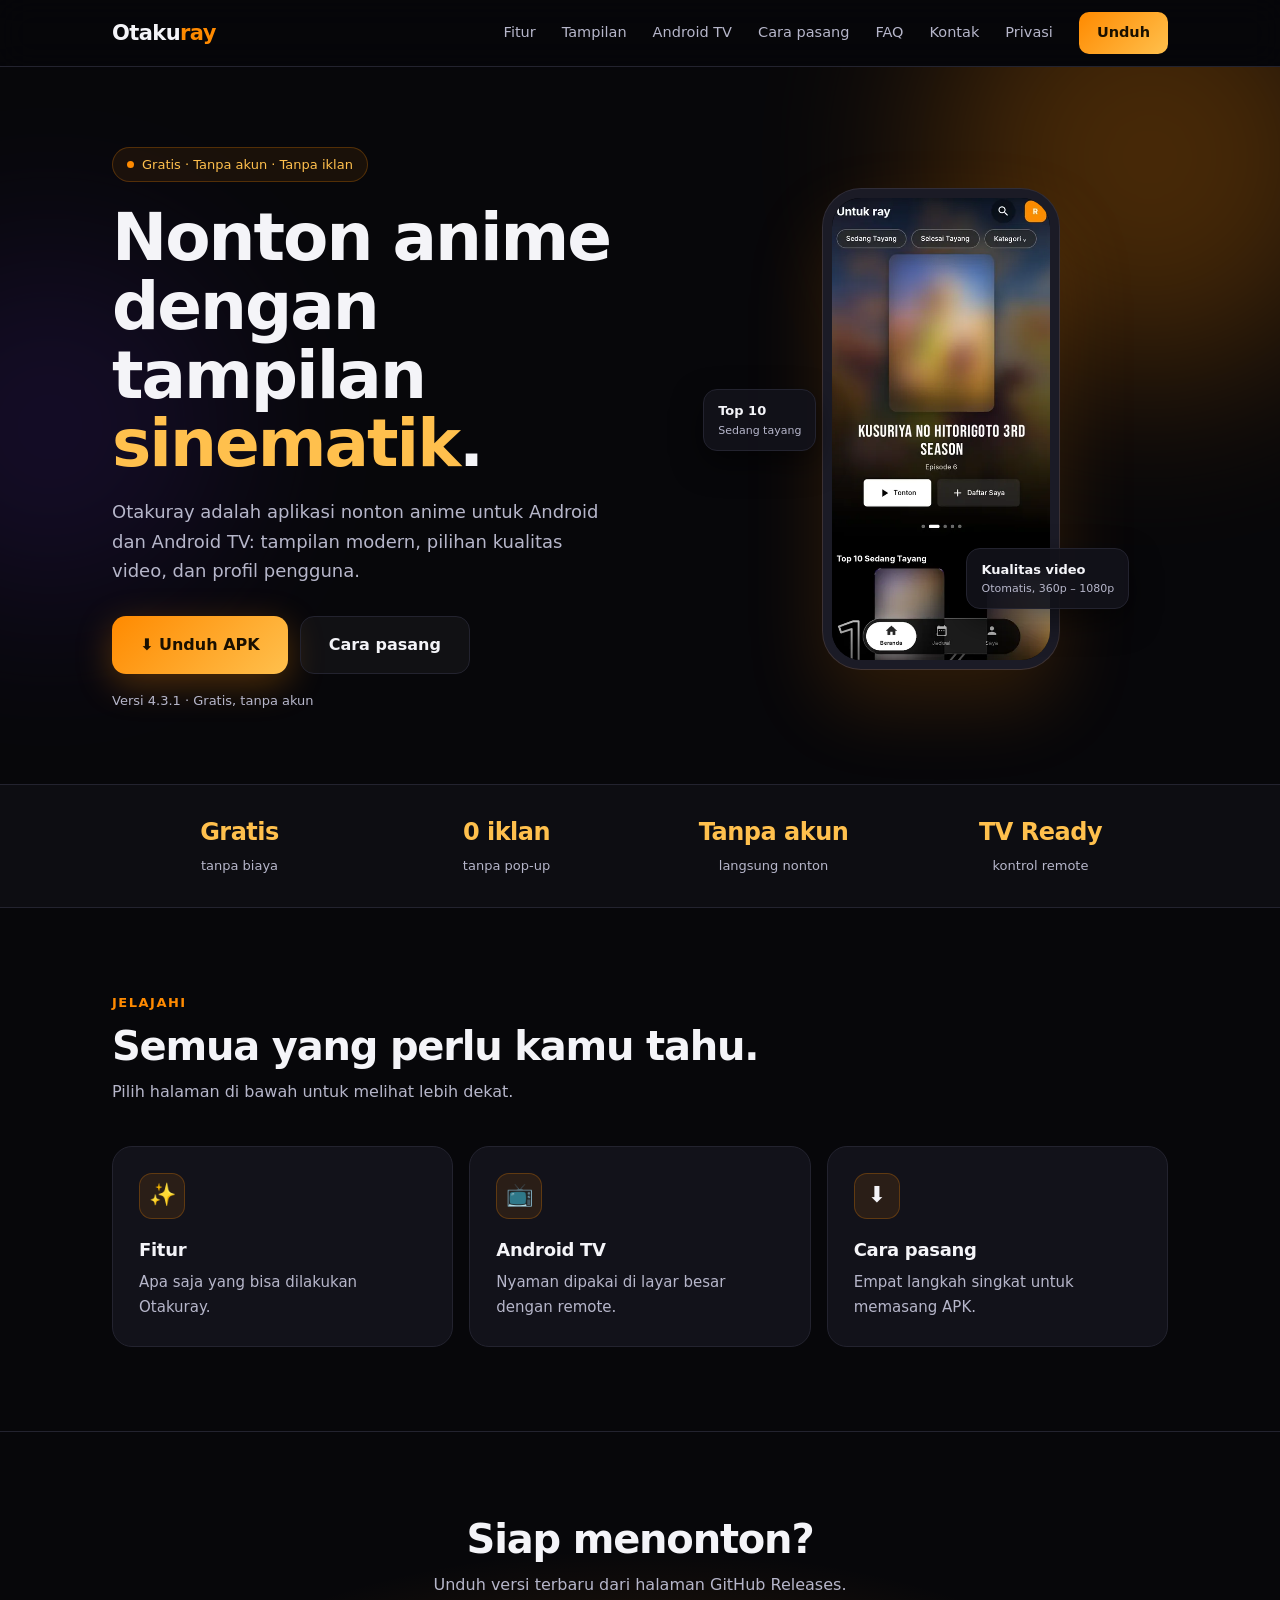
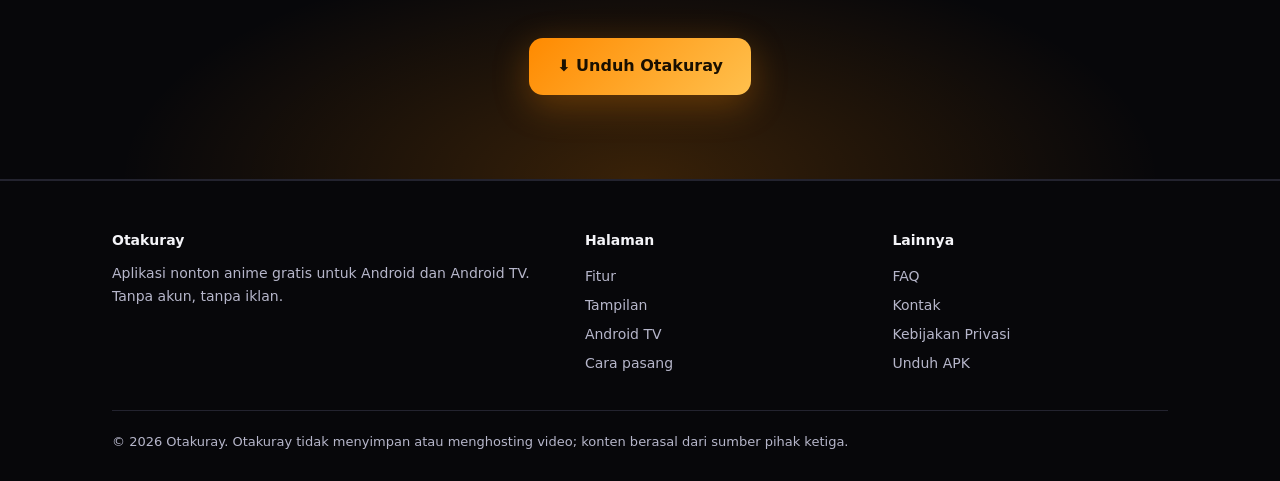
==== web/index.html @ 5502f435 "Add files via upload" ====
<!DOCTYPE html>
<html lang="id">
<head>
<meta charset="utf-8">
<meta name="viewport" content="width=device-width,initial-scale=1">
<title>Otakuray – Nonton Anime Gratis di Android &amp; Android TV</title>
<meta name="description" content="Aplikasi nonton anime gratis untuk Android dan Android TV: tanpa akun, tanpa iklan, jadwal tayang, banyak profil, kualitas hingga 1080p.">
<meta name="robots" content="index,follow,max-image-preview:large">
<link rel="canonical" href="https://otakuray.fannyakun.workers.dev/">
<link rel="icon" href="favicon.svg" type="image/svg+xml">
<meta property="og:type" content="website">
<meta property="og:site_name" content="Otakuray">
<meta property="og:locale" content="id_ID">
<meta property="og:title" content="Otakuray – Nonton Anime Gratis di Android &amp; Android TV">
<meta property="og:description" content="Aplikasi nonton anime gratis untuk Android dan Android TV: tanpa akun, tanpa iklan, jadwal tayang, banyak profil, kualitas hingga 1080p.">
<meta property="og:url" content="https://otakuray.fannyakun.workers.dev/">
<meta property="og:image" content="https://otakuray.fannyakun.workers.dev/og.png">
<meta property="og:image:width" content="1200">
<meta property="og:image:height" content="630">
<meta name="twitter:card" content="summary_large_image">
<meta name="twitter:title" content="Otakuray – Nonton Anime Gratis di Android &amp; Android TV">
<meta name="twitter:description" content="Aplikasi nonton anime gratis untuk Android dan Android TV: tanpa akun, tanpa iklan, jadwal tayang, banyak profil, kualitas hingga 1080p.">
<meta name="twitter:image" content="https://otakuray.fannyakun.workers.dev/og.png">
<script type="application/ld+json">{"@context": "https://schema.org", "@graph": [{"@type": "WebSite", "name": "Otakuray", "url": "https://otakuray.fannyakun.workers.dev/", "inLanguage": "id"}, {"@type": "SoftwareApplication", "name": "Otakuray", "operatingSystem": "ANDROID", "applicationCategory": "MultimediaApplication", "softwareVersion": "4.3.1", "inLanguage": "id", "description": "Aplikasi nonton anime gratis untuk Android dan Android TV: tanpa akun, tanpa iklan, jadwal tayang, banyak profil, kualitas hingga 1080p.", "downloadUrl": "https://github.com/fannyakun-bit/otakuray/releases/latest", "url": "https://otakuray.fannyakun.workers.dev/", "offers": {"@type": "Offer", "price": "0", "priceCurrency": "IDR"}, "screenshot": ["https://otakuray.fannyakun.workers.dev/img/beranda.webp", "https://otakuray.fannyakun.workers.dev/img/detail.webp", "https://otakuray.fannyakun.workers.dev/img/pemutar.webp", "https://otakuray.fannyakun.workers.dev/img/jadwal.webp"]}]}</script>
<meta name="theme-color" content="#07070a">
<link rel="stylesheet" href="style.css">
<script>document.documentElement.className+=" js"</script>
</head>
<body>
<nav><div class="wrap">
<a class="logo" href="./">Otaku<b>ray</b></a>
<div class="navr"><a class="nb" href="https://github.com/fannyakun-bit/otakuray/releases/latest">Unduh</a><button class="ham" id="ham" type="button" aria-label="Buka menu" aria-expanded="false" aria-controls="menu"><span></span><span></span><span></span></button></div>
<div class="menu" id="menu">
<a href="fitur.html">Fitur</a>
<a href="tampilan.html">Tampilan</a>
<a href="android-tv.html">Android TV</a>
<a href="cara-pasang.html">Cara pasang</a>
<a href="faq.html">FAQ</a>
<a href="kontak.html">Kontak</a>
<a href="privacy.html">Privasi</a>
<a class="nb" href="https://github.com/fannyakun-bit/otakuray/releases/latest">Unduh</a>
</div>
</div></nav>
<main>
<header class="hero">
<div class="orb o1"></div><div class="orb o2"></div>
<div class="wrap">
<div>
<span class="tag">Gratis · Tanpa akun · Tanpa iklan</span>
<h1>Nonton anime dengan tampilan <span>sinematik</span>.</h1>
<p class="lead">Otakuray adalah aplikasi nonton anime untuk Android dan Android TV: tampilan modern, pilihan kualitas video, dan profil pengguna.</p>
<div class="cta"><a class="btn" href="https://github.com/fannyakun-bit/otakuray/releases/latest">⬇ Unduh APK</a><a class="btn o" href="cara-pasang.html">Cara pasang</a></div>
<p class="note">Versi 4.3.1 · Gratis, tanpa akun</p>
</div>
<div class="stage"><div class="phone sc"><img src="img/beranda.webp" alt="Layar Beranda Otakuray" width="450" height="908" loading="lazy" decoding="async"></div>
<div class="chip c1">Top 10<small>Sedang tayang</small></div>
<div class="chip c2">Kualitas video<small>Otomatis, 360p – 1080p</small></div>
</div>
</div>
</header>
<div class="strip"><div class="wrap">
<div><b>Gratis</b><span>tanpa biaya</span></div>
<div><b>0 iklan</b><span>tanpa pop-up</span></div>
<div><b>Tanpa akun</b><span>langsung nonton</span></div>
<div><b>TV Ready</b><span>kontrol remote</span></div>
</div></div>
<section><div class="wrap">
<p class="eyebrow">Jelajahi</p>
<h2>Semua yang perlu kamu tahu.</h2>
<p class="sub">Pilih halaman di bawah untuk melihat lebih dekat.</p>
<div class="grid">
<a class="card" href="fitur.html" style="text-decoration:none"><div class="ic">✨</div><h3>Fitur</h3><p>Apa saja yang bisa dilakukan Otakuray.</p></a>
<a class="card" href="android-tv.html" style="text-decoration:none"><div class="ic">📺</div><h3>Android TV</h3><p>Nyaman dipakai di layar besar dengan remote.</p></a>
<a class="card" href="cara-pasang.html" style="text-decoration:none"><div class="ic">⬇</div><h3>Cara pasang</h3><p>Empat langkah singkat untuk memasang APK.</p></a>
</div>
</div></section>
<section class="final alt"><div class="wrap">
<h2>Siap menonton?</h2>
<p class="sub">Unduh versi terbaru dari halaman GitHub Releases.</p>
<a class="btn" href="https://github.com/fannyakun-bit/otakuray/releases/latest">⬇ Unduh Otakuray</a>
</div></section>
</main>
<footer><div class="wrap">
<div class="fg">
<div><b>Otakuray</b><p>Aplikasi nonton anime gratis untuk Android dan Android TV. Tanpa akun, tanpa iklan.</p></div>
<div><b>Halaman</b><a href="fitur.html">Fitur</a><a href="tampilan.html">Tampilan</a><a href="android-tv.html">Android TV</a><a href="cara-pasang.html">Cara pasang</a></div>
<div><b>Lainnya</b><a href="faq.html">FAQ</a><a href="kontak.html">Kontak</a><a href="privacy.html">Kebijakan Privasi</a><a href="https://github.com/fannyakun-bit/otakuray/releases/latest">Unduh APK</a></div>
</div>
<div class="copy">© 2026 Otakuray. Otakuray tidak menyimpan atau menghosting video; konten berasal dari sumber pihak ketiga.</div>
</div></footer>
<script>
(function(){var h=document.getElementById("ham"),n=document.querySelector("nav");if(!h||!n)return;
function s(o){n.classList.toggle("open",o);h.setAttribute("aria-expanded",o?"true":"false");h.setAttribute("aria-label",o?"Tutup menu":"Buka menu")}
h.addEventListener("click",function(){s(!n.classList.contains("open"))});
n.querySelectorAll(".menu a").forEach(function(a){a.addEventListener("click",function(){s(false)})});
document.addEventListener("keydown",function(e){if(e.key==="Escape"){s(false);h.focus()}});
document.addEventListener("click",function(e){if(!n.contains(e.target))s(false)});
})();
</script>
</body>
</html>
---- web/style.css ----
:root{--bg:#07070a;--bg2:#0d0d12;--card:#12121a;--line:#23232f;--tx:#f4f4f8;--mu:#b6b6ca;--ac:#ff8a00;--ac2:#ffc04d;color-scheme:dark}
*{box-sizing:border-box;margin:0}
html{scroll-behavior:smooth;scroll-padding-top:76px}
body{background:var(--bg);color:var(--tx);font:16px/1.65 system-ui,-apple-system,"Segoe UI",Roboto,sans-serif;-webkit-font-smoothing:antialiased;overflow-x:hidden}
a{color:inherit}
.wrap{max-width:1100px;margin:0 auto;padding:0 22px}
/* nav */
nav{position:sticky;top:0;z-index:30;background:rgba(7,7,10,.85);backdrop-filter:blur(16px);border-bottom:1px solid var(--line)}
nav .wrap{display:flex;align-items:center;justify-content:space-between;height:66px;position:relative}
.logo{font-weight:800;font-size:21px;text-decoration:none;letter-spacing:-.6px}
.logo b{color:var(--ac)}
.menu{display:flex;align-items:center;gap:26px}
.menu a{color:var(--mu);text-decoration:none;font-size:14.5px;transition:color .2s}
.menu a:hover{color:var(--tx)}
.menu a.nb{color:#1a1000;background:linear-gradient(135deg,var(--ac),var(--ac2));font-weight:700;padding:9px 18px;border-radius:10px}
#m,.bg{display:none}
.btn{display:inline-flex;align-items:center;justify-content:center;gap:8px;background:linear-gradient(135deg,var(--ac),var(--ac2));color:#1a1000;font-weight:700;text-decoration:none;padding:15px 28px;border-radius:14px;box-shadow:0 10px 36px rgba(255,138,0,.3);transition:transform .2s,box-shadow .2s}
.btn:hover{transform:translateY(-3px);box-shadow:0 16px 44px rgba(255,138,0,.45)}
.btn.o{background:rgba(255,255,255,.04);border:1px solid var(--line);box-shadow:none;color:var(--tx)}
.btn.o:hover{background:rgba(255,255,255,.08)}
/* hero */
.hero{position:relative;padding:80px 0 72px;overflow:hidden}
.orb{position:absolute;border-radius:50%;filter:blur(90px);animation:drift 14s ease-in-out infinite alternate;pointer-events:none}
.o1{width:440px;height:440px;background:#ff8a00;right:-90px;top:-130px;opacity:.26}
.o2{width:360px;height:360px;background:#7a3cff;left:-130px;top:180px;opacity:.12}
@keyframes drift{to{transform:translate(40px,30px) scale(1.15)}}
.hero .wrap{position:relative;display:grid;grid-template-columns:1.1fr .9fr;gap:48px;align-items:center}
.tag{display:inline-flex;gap:8px;align-items:center;font-size:13px;color:var(--ac2);background:rgba(255,138,0,.08);border:1px solid rgba(255,138,0,.25);border-radius:99px;padding:6px 14px;margin-bottom:22px}
.tag:before{content:"";width:7px;height:7px;border-radius:50%;background:var(--ac)}
h1{font-size:clamp(38px,6.4vw,66px);line-height:1.04;letter-spacing:-2px;margin-bottom:18px}
h1 span{color:var(--ac2)}
.lead{color:var(--mu);font-size:18px;max-width:490px;margin-bottom:30px}
.cta{display:flex;gap:12px;flex-wrap:wrap}
.note{color:var(--mu);font-size:13px;margin-top:16px}
.stage{position:relative;justify-self:center;animation:float 6s ease-in-out infinite}
@keyframes float{50%{transform:translateY(-12px)}}
.chip{position:absolute;background:rgba(18,18,26,.92);border:1px solid var(--line);border-radius:14px;padding:10px 14px;font-size:13px;font-weight:600;box-shadow:0 12px 30px rgba(0,0,0,.5)}
.chip small{display:block;color:var(--mu);font-weight:400;font-size:11px}
.c1{left:-120px;top:200px}.c2{right:-70px;bottom:60px}
/* phone */
.phone{position:relative;flex:0 0 auto;width:236px;height:480px;border-radius:38px;border:9px solid #1b1b26;background:#000;overflow:hidden;box-shadow:0 36px 80px rgba(255,138,0,.16),0 0 0 1px #2c2c3a}
.phone:before{content:"";position:absolute;top:8px;left:50%;width:66px;height:17px;margin-left:-33px;background:#000;border-radius:12px;z-index:3}
.scr{position:absolute;inset:0;padding:34px 14px 14px;font-size:11px}
.top{display:flex;justify-content:space-between;align-items:center;margin-bottom:10px}
.top b{font-size:15px}
.av{width:24px;height:24px;border-radius:7px;background:var(--ac);display:grid;place-items:center;font-weight:700;color:#1a1000}
.chips{display:flex;gap:5px;margin-bottom:10px}
.chips i{font-style:normal;border:1px solid #333;border-radius:99px;padding:3px 8px;font-size:9px;color:#ccc}
.poster{height:180px;width:124px;margin:0 auto 10px;border-radius:12px;background:linear-gradient(160deg,#3b1d6e,#d4457a 55%,#ff9a3c);box-shadow:0 12px 30px rgba(0,0,0,.6)}
.scr h4{text-align:center;font-size:13px}
.scr small{display:block;text-align:center;color:var(--mu);margin:2px 0 10px}
.bt{display:flex;gap:6px;justify-content:center}
.bt u{text-decoration:none;background:#fff;color:#000;border-radius:7px;padding:7px 12px;font-weight:600}
.bt u.g{background:#262626;color:#fff}
.nav2{position:absolute;left:16px;right:16px;bottom:14px;display:flex;gap:2px;background:#161616;border:1px solid #333;border-radius:99px;padding:4px}
.nav2 u{flex:1;text-align:center;text-decoration:none;color:var(--mu);padding:8px 0;border-radius:99px;font-size:10px}
.nav2 u.a{background:#fff;color:#000;font-weight:600}
.scr h5{font-size:14px;margin:6px 0 12px}
.q{display:flex;justify-content:space-between;align-items:center;padding:11px 4px;border-bottom:1px solid #1c1c1c;font-size:12px}
.q b{color:var(--ac)}
.q em{font-style:normal;color:var(--mu);font-size:10px}
.bar{height:5px;border-radius:9px;background:#222;margin-top:6px;overflow:hidden}
.bar i{display:block;height:100%;width:78%;background:linear-gradient(90deg,var(--ac),var(--ac2));border-radius:9px}
.row{display:flex;gap:6px;margin-top:6px}
.row i{flex:1;height:64px;border-radius:8px;background:#2a2036}
.row i:nth-child(2){background:#3a2433}.row i:nth-child(3){background:#1f2f3d}
/* strip */
.strip{border-block:1px solid var(--line);background:var(--bg2)}
.strip .wrap{display:grid;grid-template-columns:repeat(4,1fr);text-align:center;padding-block:28px;gap:12px}
.strip b{display:block;font-size:24px;letter-spacing:-.5px;color:var(--ac2)}
.strip span{color:var(--mu);font-size:13px}
/* sections */
section{padding:84px 0}
.alt{background:var(--bg2);border-block:1px solid var(--line)}
.eyebrow{color:var(--ac);font-weight:700;font-size:13px;letter-spacing:1.5px;text-transform:uppercase;margin-bottom:10px}
h2{font-size:clamp(28px,4vw,40px);letter-spacing:-1.2px;line-height:1.15;margin-bottom:10px}
.sub{color:var(--mu);margin-bottom:40px;max-width:540px}
.center{text-align:center}.center .sub{margin-inline:auto}
.shots{display:flex;gap:28px;justify-content:center;overflow-x:auto;padding:10px 6px 24px;scroll-snap-type:x mandatory}
.shots figure{scroll-snap-align:center;text-align:center}
.shots figcaption{margin-top:16px;color:var(--mu);font-size:14px}
.grid{display:grid;grid-template-columns:repeat(3,1fr);gap:16px}
.card{background:var(--card);border:1px solid var(--line);border-radius:20px;padding:26px;transition:transform .3s,border-color .3s}
@media(hover:hover){.card:hover{transform:translateY(-6px);border-color:rgba(255,138,0,.4)}}
.card:active{transform:scale(.98);border-color:rgba(255,138,0,.4)}
.ic{width:46px;height:46px;border-radius:13px;background:rgba(255,138,0,.1);border:1px solid rgba(255,138,0,.25);display:grid;place-items:center;font-size:22px;margin-bottom:16px}
.card h3{font-size:18px;margin-bottom:6px;letter-spacing:-.3px}
.card p{color:var(--mu);font-size:15px}
/* TV */
.tvwrap{display:grid;grid-template-columns:1fr 1fr;gap:48px;align-items:center}
.tv{border:10px solid #1b1b26;border-radius:18px;background:#05050a;padding:18px;box-shadow:0 30px 70px rgba(255,138,0,.12)}
.tv .h{height:70px;border-radius:10px;background:linear-gradient(110deg,#3b1d6e,#d4457a 60%,#ff9a3c);margin-bottom:12px}
.tv .r{display:grid;grid-template-columns:repeat(4,1fr);gap:8px}
.tv .r i{height:62px;border-radius:8px;background:#1d1d2b}
.tv .r i.f{outline:3px solid var(--ac);animation:glow 2s ease-in-out infinite}
@keyframes glow{50%{box-shadow:0 0 22px rgba(255,138,0,.7)}}
.tick{list-style:none;padding:0;margin-top:18px}
.tick li{padding:6px 0 6px 28px;position:relative;color:var(--mu)}
.tick li:before{content:"✓";position:absolute;left:0;color:var(--ac);font-weight:800}
/* steps */
.steps{display:grid;grid-template-columns:repeat(4,1fr);gap:16px;counter-reset:s}
.st{counter-increment:s;background:var(--card);border:1px solid var(--line);border-radius:20px;padding:24px}
.st:before{content:counter(s);display:grid;place-items:center;width:36px;height:36px;border-radius:50%;background:linear-gradient(135deg,var(--ac),var(--ac2));color:#1a1000;font-weight:800;margin-bottom:14px}
.st b{display:block;margin-bottom:4px}
.st span{color:var(--mu);font-size:14.5px}
/* faq */
details{background:var(--card);border:1px solid var(--line);border-radius:14px;padding:16px 20px;margin-bottom:10px}
details[open]{border-color:rgba(255,138,0,.4)}
summary{cursor:pointer;font-weight:600;list-style:none;display:flex;justify-content:space-between}
summary::-webkit-details-marker{display:none}
summary:after{content:"+";color:var(--ac);font-size:20px;line-height:1}
details[open] summary:after{content:"–"}
details p{color:var(--mu);margin-top:10px;font-size:15px}
/* contact */
.contact{display:grid;grid-template-columns:1fr 1fr;gap:16px}
.cbox{background:var(--card);border:1px solid var(--line);border-radius:20px;padding:28px}
.cbox h3{margin-bottom:6px}
.cbox p{color:var(--mu);font-size:15px;margin-bottom:16px}
.cbox a.em{color:var(--ac2);font-weight:700;text-decoration:none;word-break:break-all}
.final{text-align:center;background:radial-gradient(520px 230px at 50% 100%,rgba(255,138,0,.2),transparent)}
.final .sub{margin-inline:auto}
/* footer */
footer{border-top:1px solid var(--line);padding:48px 0 28px;color:var(--mu);font-size:14px}
.fg{display:grid;grid-template-columns:1.6fr 1fr 1fr;gap:32px;margin-bottom:32px}
.fg b{display:block;color:var(--tx);margin-bottom:10px}
.fg a{display:block;text-decoration:none;padding:3px 0}
.fg a:hover{color:var(--tx)}
.copy{border-top:1px solid var(--line);padding-top:20px;font-size:13px}
/* doc page */
.doc{max-width:760px;padding:56px 22px}
.doc h1{font-size:36px;letter-spacing:-1px}
.doc h2{font-size:21px;margin:32px 0 8px;letter-spacing:-.3px}
.doc p,.doc li{color:#d6d6e4}
.doc ul{padding-left:20px}
.doc li{margin:4px 0}
.up{color:var(--mu);font-size:14px;margin:6px 0 20px}
@media(max-width:860px){
.hero .wrap,.tvwrap,.contact,.fg{grid-template-columns:1fr}
.grid,.steps{grid-template-columns:1fr}
.strip .wrap{grid-template-columns:repeat(2,1fr)}
.stage{margin-top:24px}.chip{display:none}
section{padding:60px 0}
.bg{display:none}
html{scroll-padding-top:72px}
.shots{justify-content:flex-start}
}
@media(prefers-reduced-motion:reduce){*{animation:none!important;transition:none!important}}

.menu a.cur{color:var(--tx);font-weight:600}
main>section:first-child{padding-top:64px}

/* --- layout: footer nempel bawah --- */
body{display:flex;flex-direction:column;min-height:100vh;min-height:100dvh}
main{flex:1 0 auto;min-width:0}
footer{margin-top:auto}
.btn{min-height:48px}
/* --- fokus jelas (remote TV / keyboard) --- */
a:focus-visible,button:focus-visible,summary:focus-visible{outline:3px solid var(--ac);outline-offset:3px;border-radius:8px}
.menu a:focus-visible{background:rgba(255,138,0,.12)}
/* --- hamburger --- */
.navr,.ham{display:none}
@media(max-width:860px){
nav .wrap{height:56px;flex-wrap:nowrap;padding-top:0}
.logo{font-size:20px}
.navr{display:flex;align-items:center;gap:10px}
.navr .nb{color:#1a1000;background:linear-gradient(135deg,var(--ac),var(--ac2));font-weight:700;font-size:14px;text-decoration:none;padding:0 16px;min-height:40px;border-radius:10px;display:inline-flex;align-items:center}
.ham{display:flex;flex-direction:column;justify-content:center;gap:5px;width:44px;height:44px;padding:0 11px;background:transparent;border:1px solid var(--line);border-radius:12px;cursor:pointer}
.ham span{display:block;height:2px;background:var(--tx);border-radius:2px;transition:transform .2s,opacity .2s}
nav.open .ham span:nth-child(1){transform:translateY(7px) rotate(45deg)}
nav.open .ham span:nth-child(2){opacity:0}
nav.open .ham span:nth-child(3){transform:translateY(-7px) rotate(-45deg)}
.menu{width:100%;flex-direction:column;align-items:stretch;gap:0}
.menu a{font-size:16px;padding:15px 4px;border-bottom:1px solid var(--line);min-height:48px;display:flex;align-items:center}
.menu a.nb{display:none}
.menu a.cur{color:var(--ac2)}
.js .menu{display:none;position:absolute;left:0;right:0;top:100%;padding:4px 22px 12px;background:#07070a;border-bottom:1px solid var(--line);max-height:calc(100vh - 56px);overflow-y:auto}
.js nav.open .menu{display:flex}
h1{font-size:clamp(32px,9.5vw,44px);letter-spacing:-1.2px}
h2{font-size:clamp(24px,7vw,30px)}
.doc{padding:36px 22px 48px}
.doc h1{font-size:28px}
.doc h2{font-size:19px;margin-top:26px}
section{padding:48px 0}
.hero{padding:48px 0 40px}
.fg a{padding:9px 0}
summary{padding:4px 0;min-height:32px;align-items:center}
.cbox a.em{display:inline-block;padding:8px 0}
}

/* --- screenshot asli di mockup HP --- */
.phone.sc:before{display:none}
.phone.sc{background:#000}
.phone.sc img{display:block;width:100%;height:100%;object-fit:cover;object-position:top}
.cbox.wide{grid-column:1/-1}
.note.center{text-align:center;margin-top:8px}
@media(max-width:860px){.cbox.wide{grid-column:auto}}

/* h1 halaman dalam (satu h1 per halaman untuk SEO, ukuran sama seperti h2) */
.h2{font-size:clamp(28px,4vw,40px);letter-spacing:-1.2px;line-height:1.15;margin-bottom:10px}
@media(max-width:860px){.h2{font-size:clamp(24px,7vw,30px)}}
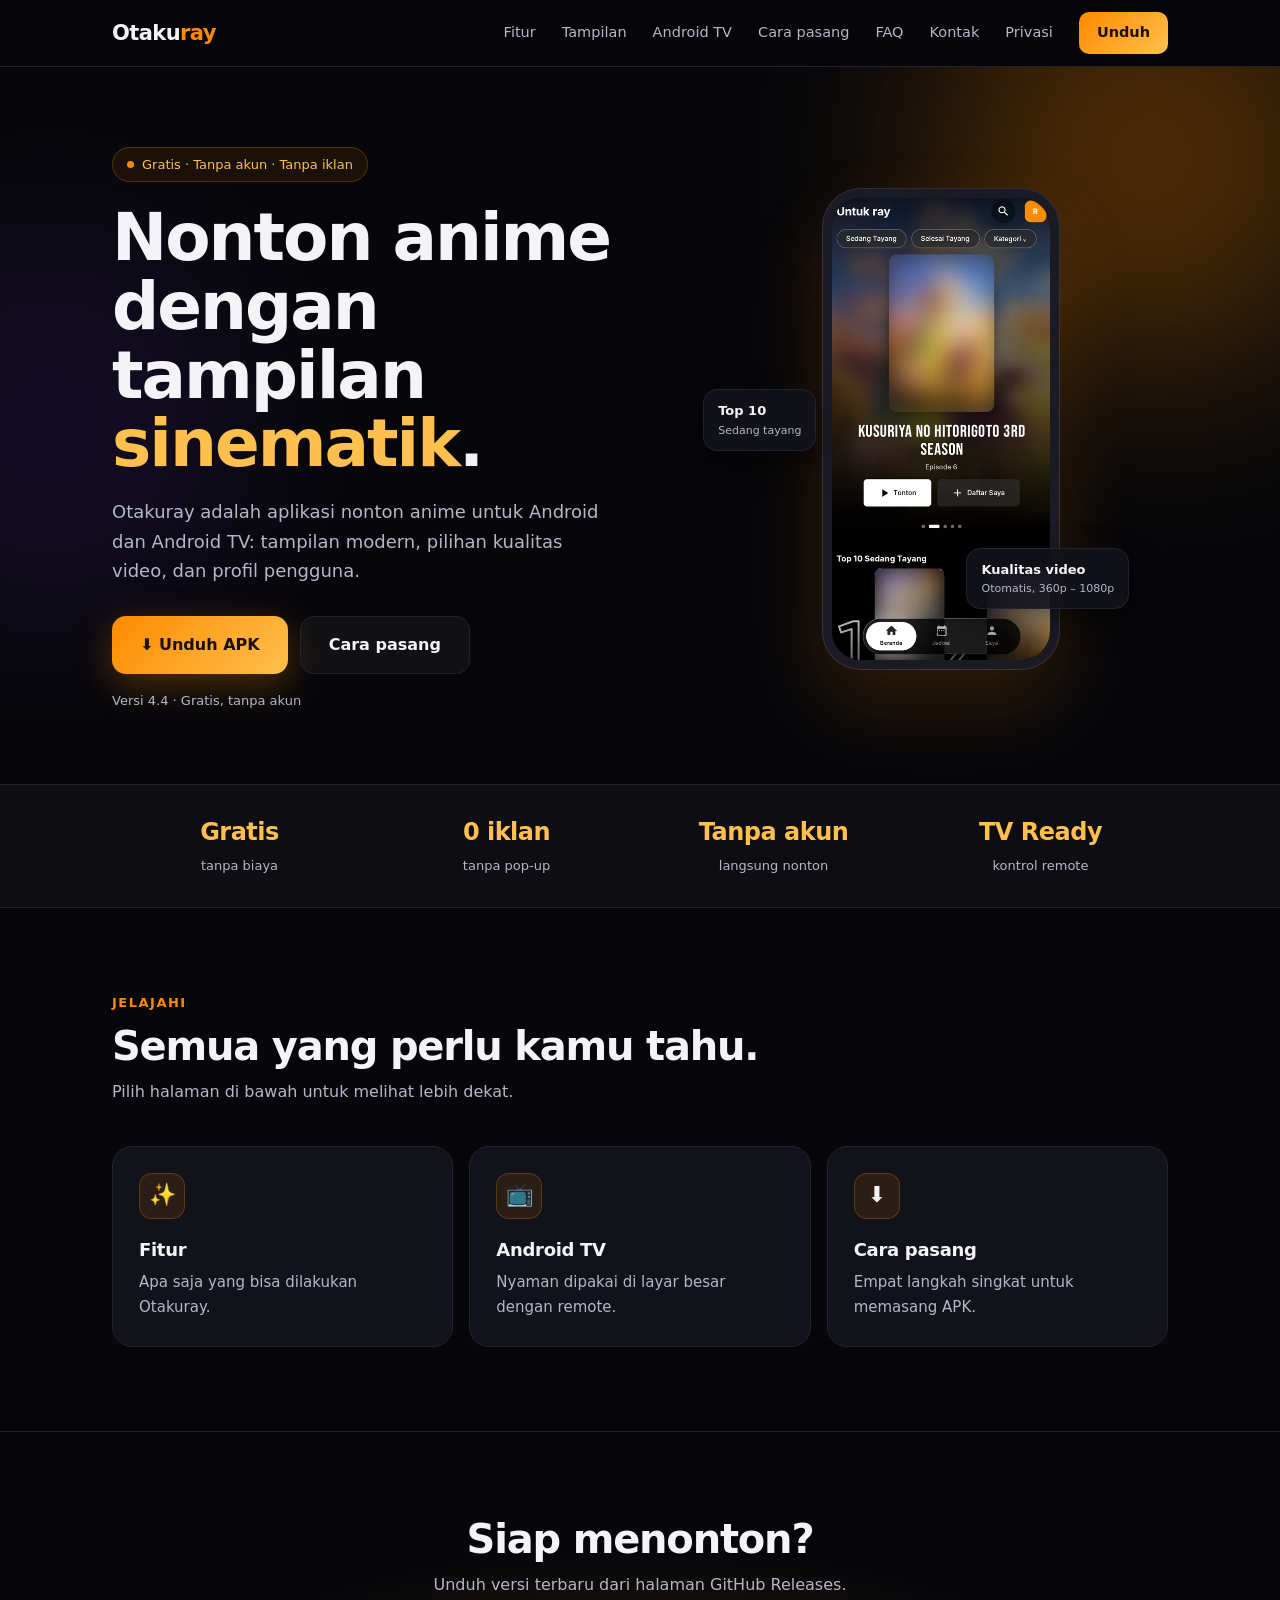
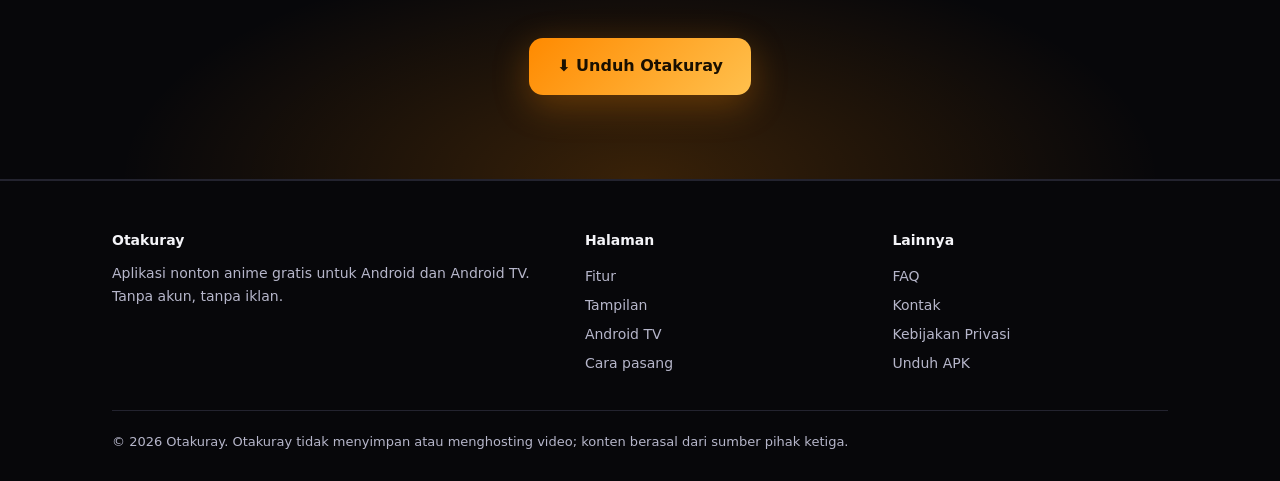
==== commit 5bcf93c4: "Update version number to 4.4 in index.html" ====
--- a/web/index.html
+++ b/web/index.html
@@ -50,7 +50,7 @@
 <h1>Nonton anime dengan tampilan <span>sinematik</span>.</h1>
 <p class="lead">Otakuray adalah aplikasi nonton anime untuk Android dan Android TV: tampilan modern, pilihan kualitas video, dan profil pengguna.</p>
 <div class="cta"><a class="btn" href="https://github.com/fannyakun-bit/otakuray/releases/latest">⬇ Unduh APK</a><a class="btn o" href="cara-pasang.html">Cara pasang</a></div>
-<p class="note">Versi 4.3.1 · Gratis, tanpa akun</p>
+<p class="note">Versi 4.4 · Gratis, tanpa akun</p>
 </div>
 <div class="stage"><div class="phone sc"><img src="img/beranda.webp" alt="Layar Beranda Otakuray" width="450" height="908" loading="lazy" decoding="async"></div>
 <div class="chip c1">Top 10<small>Sedang tayang</small></div>
